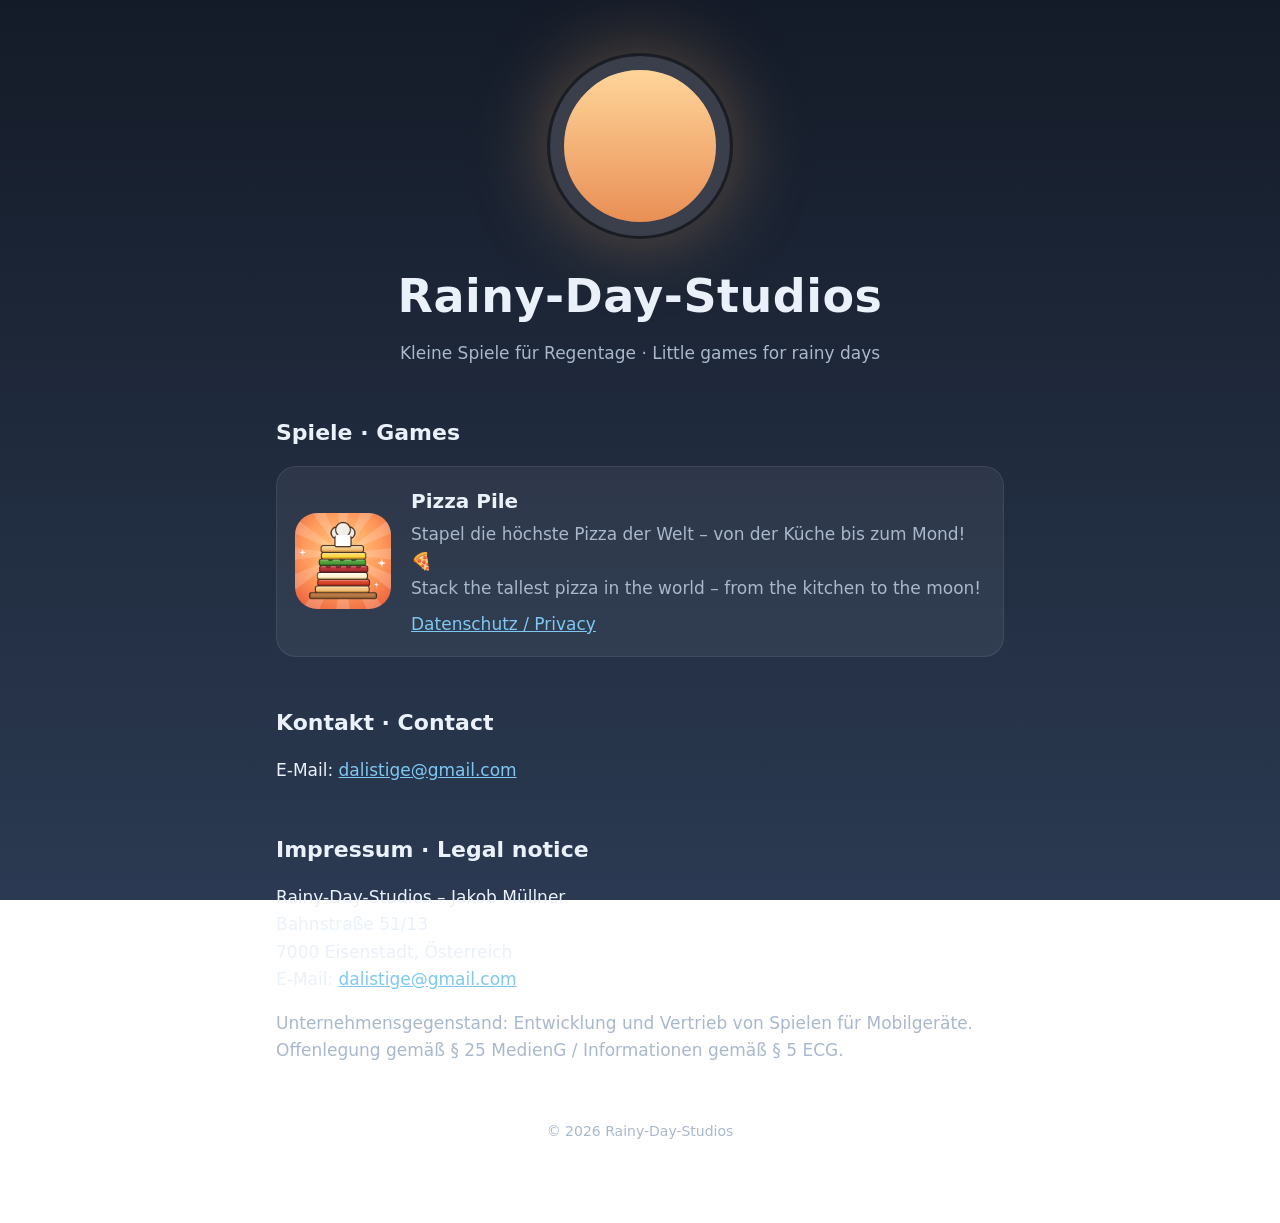
==== index.html @ 7532264c "Update index.html" ====
<!doctype html>
<html lang="de">
<head>
  <meta charset="utf-8" />
  <meta name="viewport" content="width=device-width, initial-scale=1" />
  <title>Rainy-Day-Studios</title>
  <meta name="description" content="Rainy-Day-Studios – kleine, liebevolle Spiele. Entwickler von Pizza Pile." />
  <style>
    :root { --bg1: #141b28; --bg2: #2b3a52; --text: #eaf1fa; --muted: #a9b8cc; --card: rgba(255,255,255,.06); --warm: #ffb46b; --accent: #7ec8f2; }
    * { box-sizing: border-box; }
    html, body { margin: 0; min-height: 100%; }
    body {
      background: linear-gradient(var(--bg1), var(--bg2)) fixed;
      color: var(--text);
      font: 17px/1.6 system-ui, -apple-system, "Segoe UI", Roboto, sans-serif;
      overflow-x: hidden;
    }
    /* falling rain */
    .rain { position: fixed; inset: 0; pointer-events: none; overflow: hidden; }
    .rain i {
      position: absolute; top: -60px; width: 2px; height: 40px;
      background: linear-gradient(transparent, rgba(169,196,230,.55));
      transform: rotate(8deg);
      animation: fall linear infinite;
    }
    @keyframes fall { to { transform: translate(-80px, 110vh) rotate(8deg); } }
    @media (prefers-reduced-motion: reduce) { .rain { display: none; } }
    main { position: relative; max-width: 760px; margin: 0 auto; padding: 56px 16px 80px; }
    header { text-align: center; }
    .window {
      width: 180px; height: 180px; margin: 0 auto 24px; border-radius: 50%;
      border: 14px solid #3a3f4b; outline: 3px solid #1a1d24;
      background: linear-gradient(#ffd59a, #e98f55);
      box-shadow: 0 0 80px rgba(255,180,107,.35);
      position: relative; overflow: hidden;
    }
    h1 { margin: 0; font-size: clamp(30px, 7vw, 46px); letter-spacing: .5px; }
    .tagline { color: var(--muted); margin: 6px 0 0; }
    section { margin-top: 48px; }
    h2 { font-size: 22px; margin: 0 0 16px; }
    .game {
      display: flex; gap: 20px; align-items: center;
      background: var(--card); border: 1px solid rgba(255,255,255,.08);
      border-radius: 20px; padding: 18px;
    }
    .game img { width: 96px; height: 96px; border-radius: 22px; flex: none; }
    .game h3 { margin: 0 0 4px; font-size: 20px; }
    .game p { margin: 0 0 8px; color: var(--muted); }
    a { color: var(--accent); }
    .links a { margin-right: 14px; white-space: nowrap; }
    footer { margin-top: 56px; color: var(--muted); font-size: 14px; text-align: center; }
    @media (max-width: 480px) { .game { flex-direction: column; text-align: center; } }
  </style>
</head>
<body>
  <div class="rain" id="rain"></div>
  <main>
    <header>
      <div class="window" aria-hidden="true">
      </div>
      <h1>Rainy-Day-Studios</h1>
      <p class="tagline">Kleine Spiele für Regentage · Little games for rainy days</p>
    </header>

    <section>
      <h2>Spiele · Games</h2>
      <div class="game">
        <img src="pizza-pile/icon.png" alt="Pizza Pile App-Icon" />
        <div>
          <h3>Pizza Pile</h3>
          <p>Stapel die höchste Pizza der Welt – von der Küche bis zum Mond! 🍕<br />Stack the tallest pizza in the world – from the kitchen to the moon!</p>
          <div class="links">
            <a href="pizza-pile/privacy.html">Datenschutz / Privacy</a>
            <!-- TODO: add the Google Play link once the game is published -->
          </div>
        </div>
      </div>
    </section>

    <section>
      <h2>Kontakt · Contact</h2>
      <p>E-Mail: <a href="mailto:dalistige@gmail.com">dalistige@gmail.com</a></p>
    </section>

    <section id="impressum">
      <h2>Impressum · Legal notice</h2>
      <p>
        Rainy-Day-Studios – Jakob Müllner<br />
        Bahnstraße 51/13<br />
        7000 Eisenstadt, Österreich<br />
        E-Mail: <a href="mailto:dalistige@gmail.com">dalistige@gmail.com</a>
      </p>
      <p class="tagline">Unternehmensgegenstand: Entwicklung und Vertrieb von Spielen für Mobilgeräte.<br />
        Offenlegung gemäß § 25 MedienG / Informationen gemäß § 5 ECG.</p>
    </section>

    <footer>© 2026 Rainy-Day-Studios</footer>
  </main>
  <script>
    // a few raindrops with random position, speed and delay
    const rain = document.getElementById('rain');
    for (let i = 0; i < 70; i++) {
      const d = document.createElement('i');
      d.style.left = Math.random() * 110 + 'vw';
      d.style.animationDuration = 0.6 + Math.random() * 0.6 + 's';
      d.style.animationDelay = -Math.random() * 2 + 's';
      d.style.opacity = 0.3 + Math.random() * 0.7;
      rain.appendChild(d);
    }
  </script>
</body>
</html>
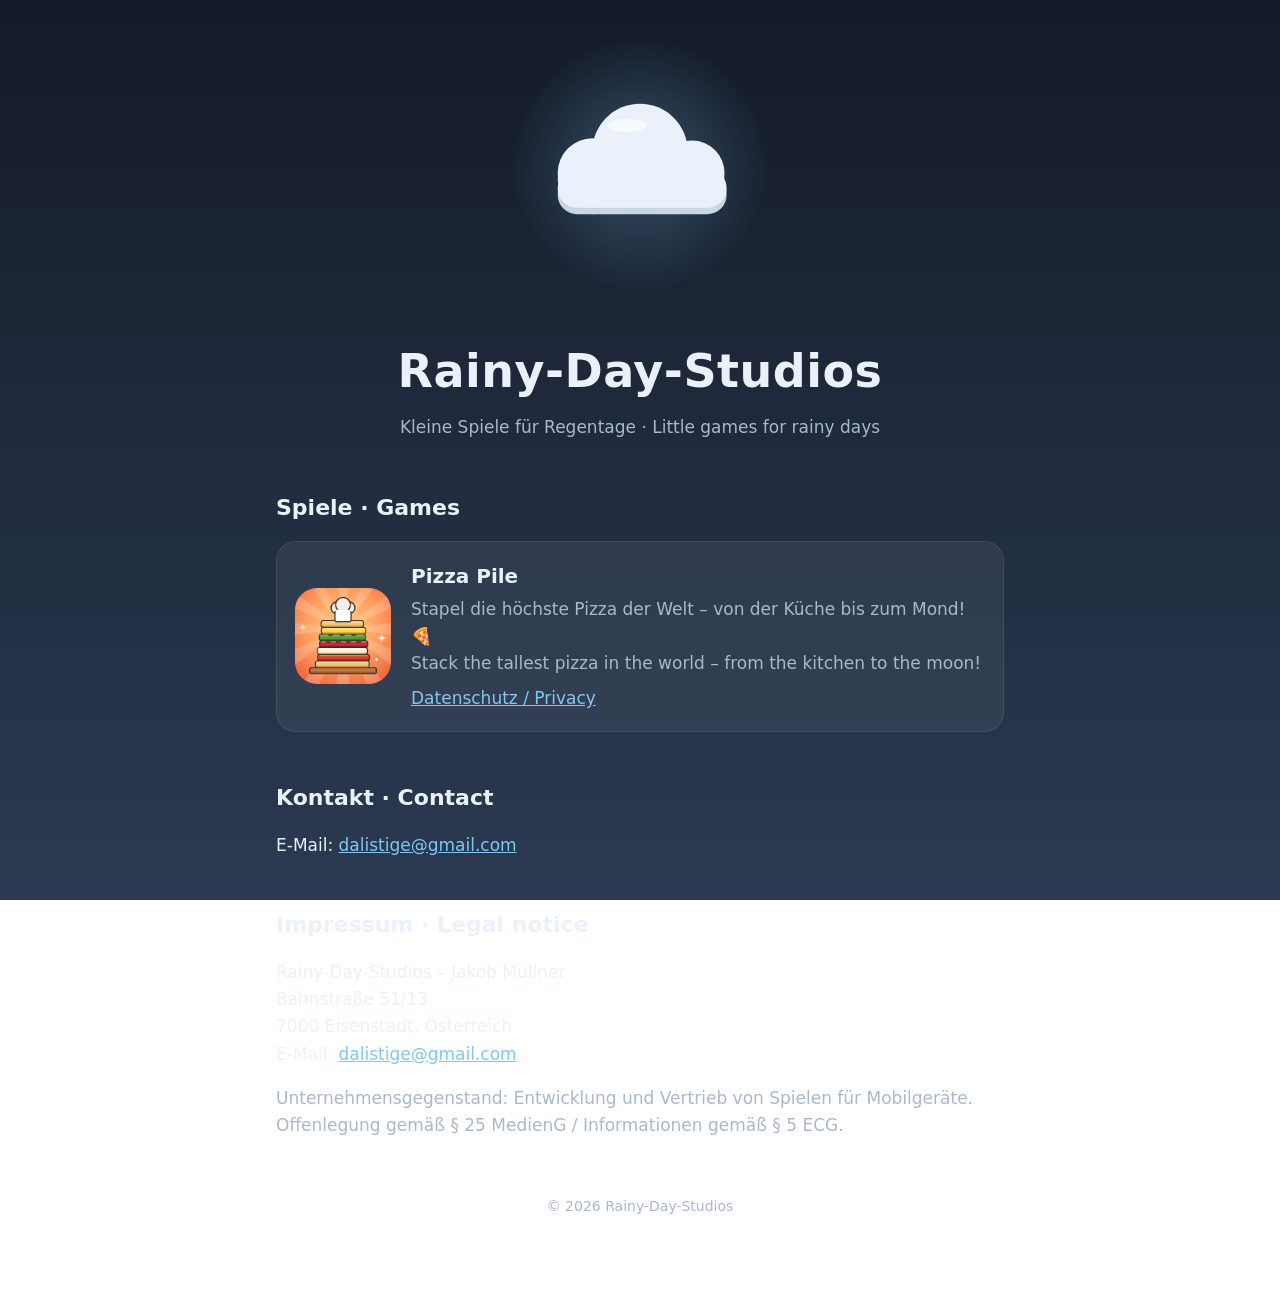
==== commit 809ccf67: "Rain cloud of the app splash instead of the round window Co-Authored-By: Claude Opus 5.5 <noreply@an" ====
--- a/index.html
+++ b/index.html
@@ -27,13 +27,13 @@
     @media (prefers-reduced-motion: reduce) { .rain { display: none; } }
     main { position: relative; max-width: 760px; margin: 0 auto; padding: 56px 16px 80px; }
     header { text-align: center; }
-    .window {
-      width: 180px; height: 180px; margin: 0 auto 24px; border-radius: 50%;
-      border: 14px solid #3a3f4b; outline: 3px solid #1a1d24;
-      background: linear-gradient(#ffd59a, #e98f55);
-      box-shadow: 0 0 80px rgba(255,180,107,.35);
-      position: relative; overflow: hidden;
-    }
+    /* the rain cloud of the app splash (same shape and colors as StudioScene.drawCloud) */
+    .cloud { display: block; width: 260px; max-width: 70vw; margin: 0 auto 8px; overflow: visible; }
+    .cloud .float { animation: float 2.8s ease-in-out infinite; }
+    @keyframes float { 50% { transform: translateY(-3px); } }
+    .cloud .drop { fill: #7ec8f2; animation: drop linear infinite; }
+    @keyframes drop { from { transform: translateY(0); opacity: 1; } to { transform: translateY(50px); opacity: 0; } }
+    @media (prefers-reduced-motion: reduce) { .cloud .float, .cloud .drop { animation: none; } }
     h1 { margin: 0; font-size: clamp(30px, 7vw, 46px); letter-spacing: .5px; }
     .tagline { color: var(--muted); margin: 6px 0 0; }
     section { margin-top: 48px; }
@@ -56,8 +56,27 @@
   <div class="rain" id="rain"></div>
   <main>
     <header>
-      <div class="window" aria-hidden="true">
-      </div>
+      <svg class="cloud" viewBox="-60 -50 120 125" aria-hidden="true">
+        <defs>
+          <radialGradient id="glow">
+            <stop offset="0" stop-color="#7ec8f2" stop-opacity=".28" />
+            <stop offset="1" stop-color="#7ec8f2" stop-opacity="0" />
+          </radialGradient>
+        </defs>
+        <circle cx="0" cy="0" r="60" fill="url(#glow)" />
+        <g class="float">
+          <g id="drops"></g>
+          <g fill="#c9d6e6">
+            <circle cx="-22" cy="7" r="16" /><circle cx="0" cy="-3" r="22" /><circle cx="24" cy="7" r="15" />
+            <rect x="-38" y="5" width="78" height="18" rx="9" />
+          </g>
+          <g fill="#eaf1fa">
+            <circle cx="-22" cy="4" r="16" /><circle cx="0" cy="-6" r="22" /><circle cx="24" cy="4" r="15" />
+            <rect x="-38" y="2" width="78" height="18" rx="9" />
+          </g>
+          <ellipse cx="-6" cy="-18" rx="9" ry="3" fill="#fff" fill-opacity=".7" />
+        </g>
+      </svg>
       <h1>Rainy-Day-Studios</h1>
       <p class="tagline">Kleine Spiele für Regentage · Little games for rainy days</p>
     </header>
@@ -97,6 +116,20 @@
     <footer>© 2026 Rainy-Day-Studios</footer>
   </main>
   <script>
+    // drops falling out of the cloud and fading (like the app splash)
+    const drops = document.getElementById('drops');
+    for (let i = 0; i < 9; i++) {
+      const g = document.createElementNS('http://www.w3.org/2000/svg', 'g');
+      g.setAttribute('transform', `translate(${-30 + i * 7.5} 18)`);
+      const d = document.createElementNS('http://www.w3.org/2000/svg', 'path');
+      d.setAttribute('d', 'M-1.8 0 L0 -4.2 L1.8 0 A1.8 1.8 0 1 1 -1.8 0 Z');
+      d.setAttribute('class', 'drop');
+      const dur = 0.5 + Math.random() * 0.25;
+      d.style.animationDuration = dur + 's';
+      d.style.animationDelay = -Math.random() * dur + 's';
+      g.appendChild(d);
+      drops.appendChild(g);
+    }
     // a few raindrops with random position, speed and delay
     const rain = document.getElementById('rain');
     for (let i = 0; i < 70; i++) {
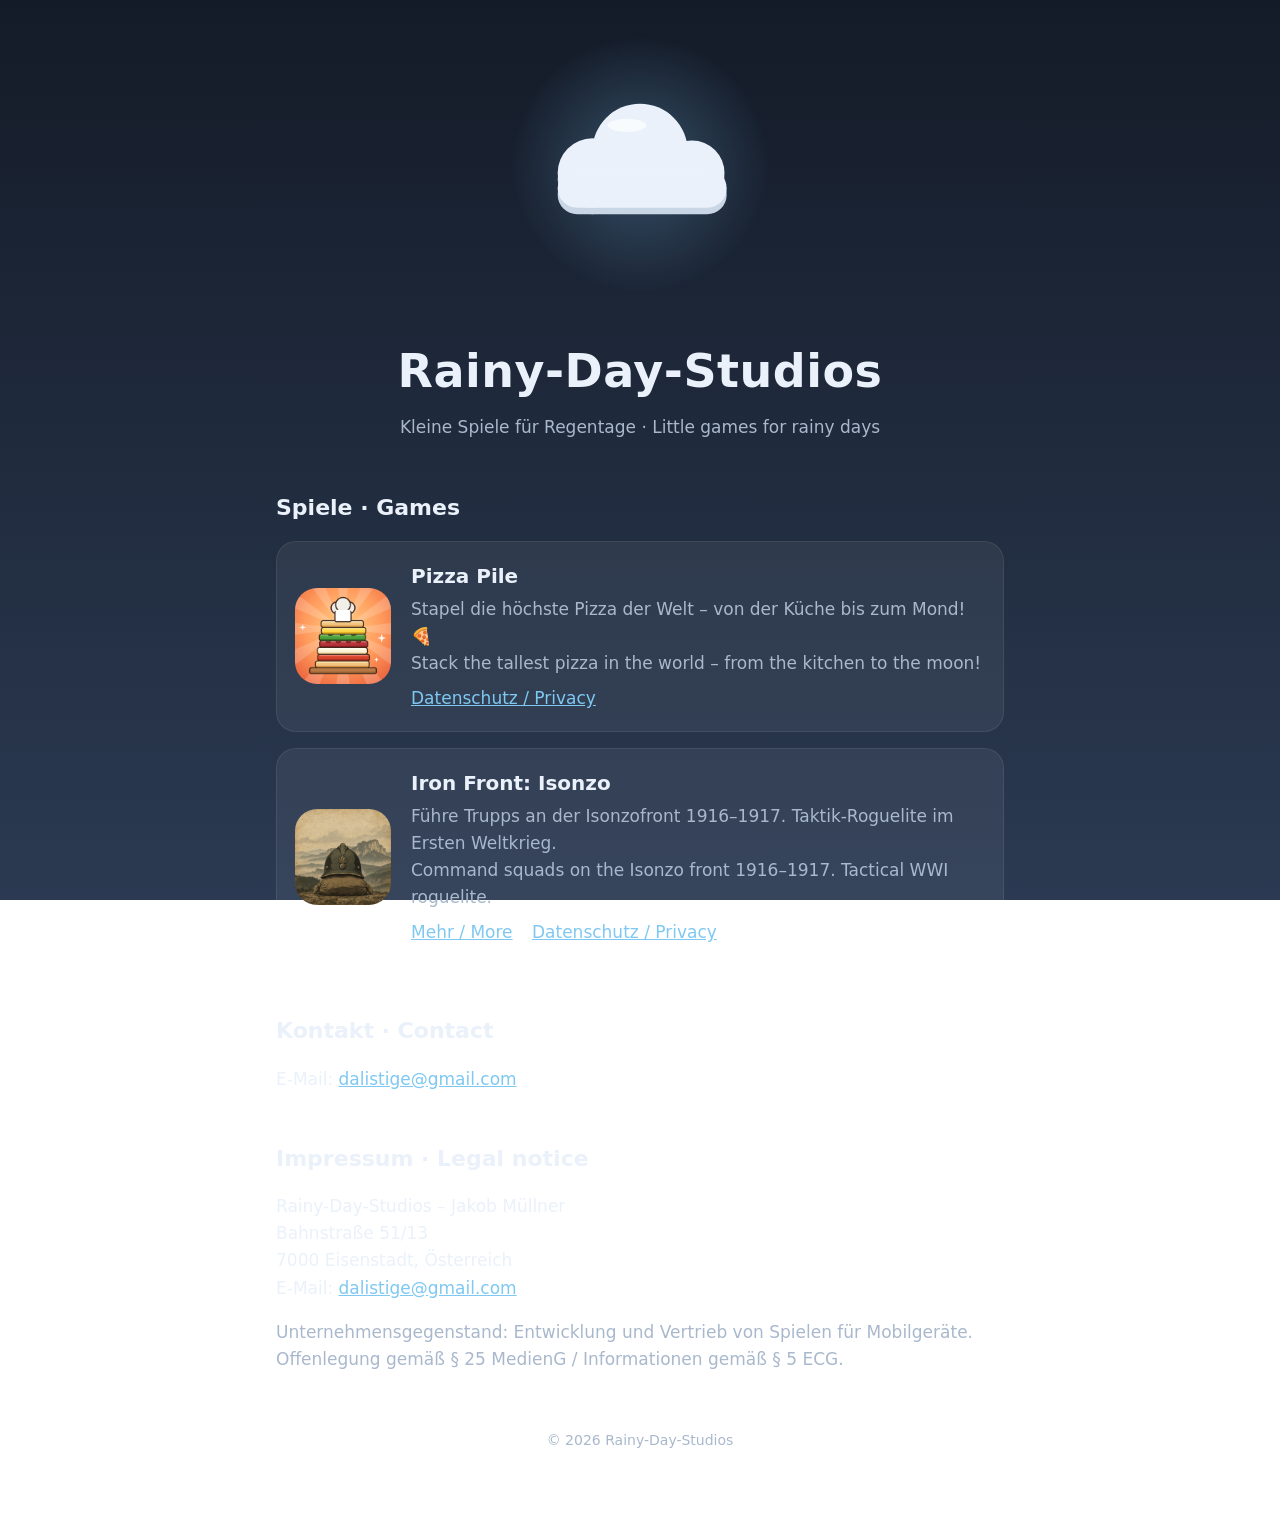
==== commit 66a51d88: "Iron Front: Isonzo: Kachel, Produktseite und Datenschutzerklärung Co-Authored-By: Claude Opus 5.5 <n" ====
--- a/index.html
+++ b/index.html
@@ -4,7 +4,7 @@
   <meta charset="utf-8" />
   <meta name="viewport" content="width=device-width, initial-scale=1" />
   <title>Rainy-Day-Studios</title>
-  <meta name="description" content="Rainy-Day-Studios – kleine, liebevolle Spiele. Entwickler von Pizza Pile." />
+  <meta name="description" content="Rainy-Day-Studios – kleine, liebevolle Spiele. Entwickler von Pizza Pile und Iron Front: Isonzo." />
   <style>
     :root { --bg1: #141b28; --bg2: #2b3a52; --text: #eaf1fa; --muted: #a9b8cc; --card: rgba(255,255,255,.06); --warm: #ffb46b; --accent: #7ec8f2; }
     * { box-sizing: border-box; }
@@ -38,6 +38,7 @@
     .tagline { color: var(--muted); margin: 6px 0 0; }
     section { margin-top: 48px; }
     h2 { font-size: 22px; margin: 0 0 16px; }
+    .games { display: grid; gap: 16px; }
     .game {
       display: flex; gap: 20px; align-items: center;
       background: var(--card); border: 1px solid rgba(255,255,255,.08);
@@ -45,6 +46,7 @@
     }
     .game img { width: 96px; height: 96px; border-radius: 22px; flex: none; }
     .game h3 { margin: 0 0 4px; font-size: 20px; }
+    .game h3 a { color: inherit; text-decoration: none; }
     .game p { margin: 0 0 8px; color: var(--muted); }
     a { color: var(--accent); }
     .links a { margin-right: 14px; white-space: nowrap; }
@@ -83,6 +85,7 @@
 
     <section>
       <h2>Spiele · Games</h2>
+      <div class="games">
       <div class="game">
         <img src="pizza-pile/icon.png" alt="Pizza Pile App-Icon" />
         <div>
@@ -93,6 +96,19 @@
             <!-- TODO: add the Google Play link once the game is published -->
           </div>
         </div>
+      </div>
+      <div class="game">
+        <img src="iron-front-isonzo/icon.png" alt="Iron Front: Isonzo App-Icon" />
+        <div>
+          <h3><a href="iron-front-isonzo/">Iron Front: Isonzo</a></h3>
+          <p>Führe Trupps an der Isonzofront 1916–1917. Taktik-Roguelite im Ersten Weltkrieg.<br />Command squads on the Isonzo front 1916–1917. Tactical WWI roguelite.</p>
+          <div class="links">
+            <a href="iron-front-isonzo/">Mehr / More</a>
+            <a href="iron-front-isonzo/privacy.html">Datenschutz / Privacy</a>
+            <!-- TODO: add the Google Play link once the game is published -->
+          </div>
+        </div>
+      </div>
       </div>
     </section>
 
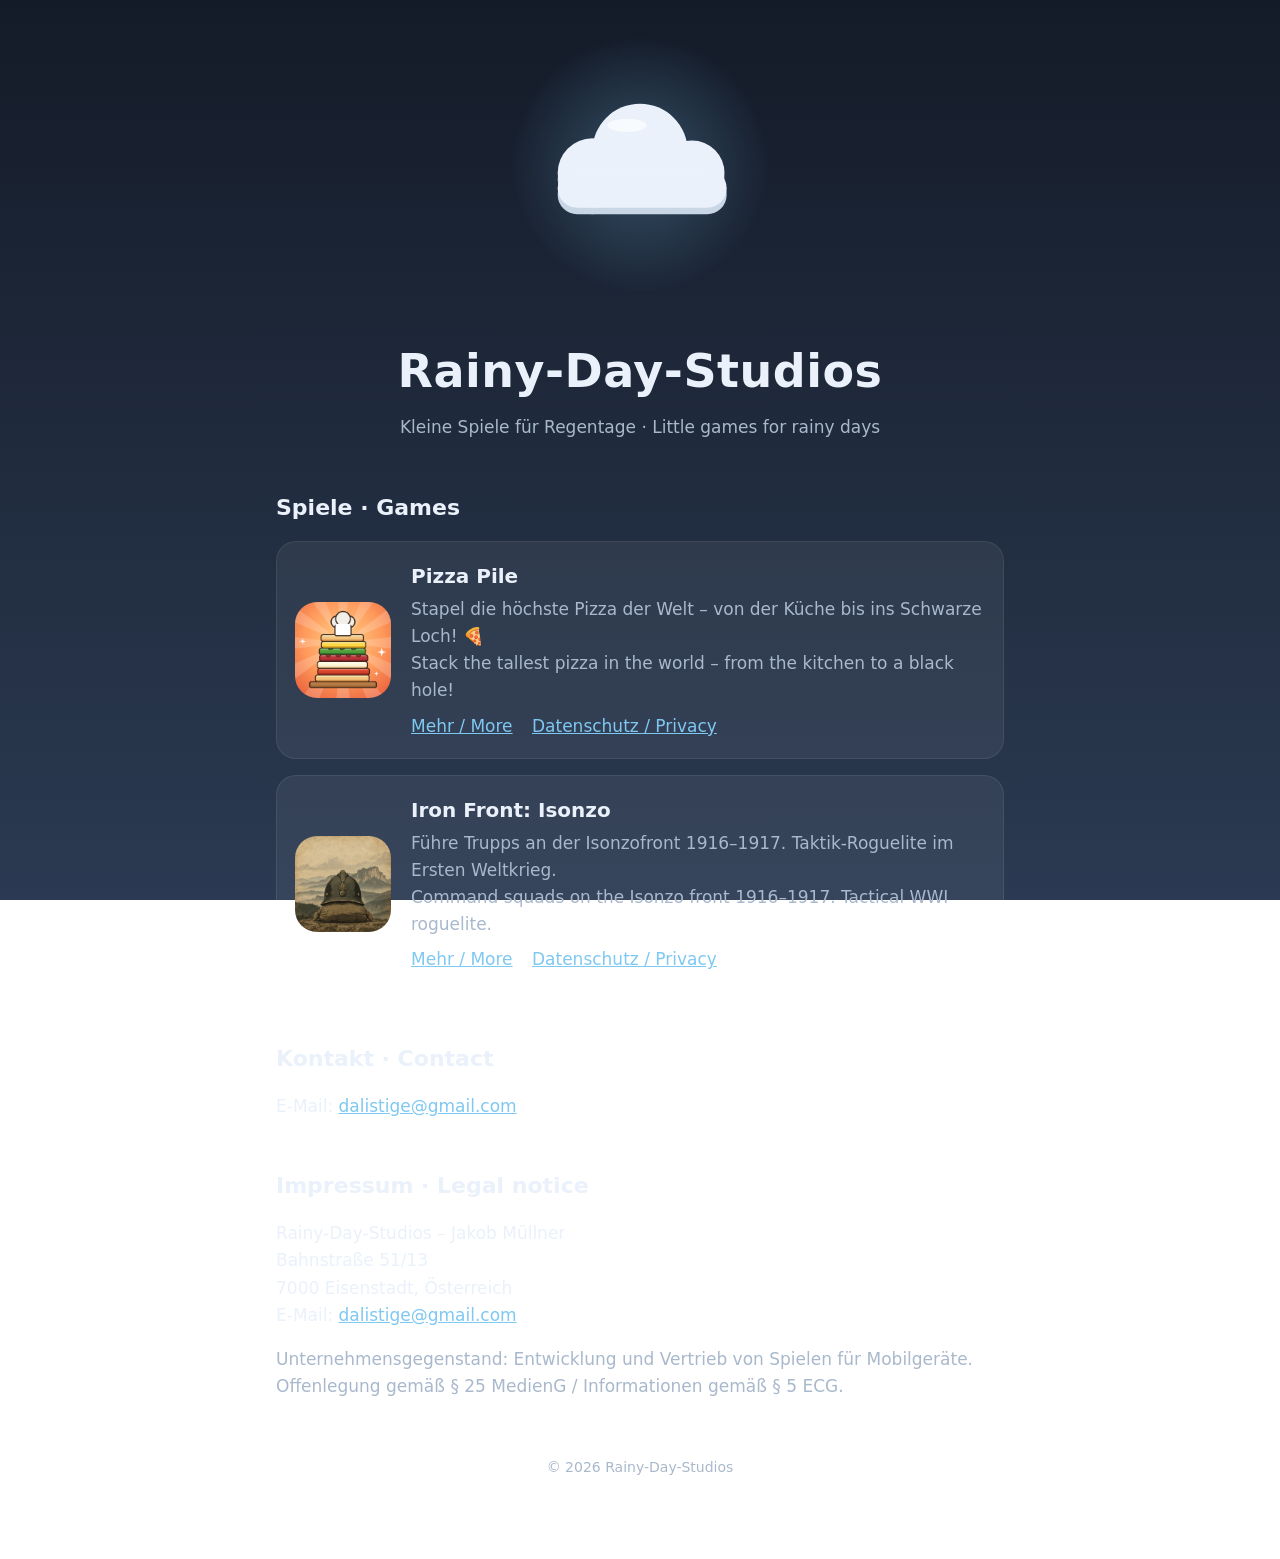
==== commit 3d1c3374: "Pizza Pile: Produktseite mit Banner und Screenshots, Kachel verlinkt Co-Authored-By: Claude Opus 5.5" ====
--- a/index.html
+++ b/index.html
@@ -89,9 +89,10 @@
       <div class="game">
         <img src="pizza-pile/icon.png" alt="Pizza Pile App-Icon" />
         <div>
-          <h3>Pizza Pile</h3>
-          <p>Stapel die höchste Pizza der Welt – von der Küche bis zum Mond! 🍕<br />Stack the tallest pizza in the world – from the kitchen to the moon!</p>
+          <h3><a href="pizza-pile/">Pizza Pile</a></h3>
+          <p>Stapel die höchste Pizza der Welt – von der Küche bis ins Schwarze Loch! 🍕<br />Stack the tallest pizza in the world – from the kitchen to a black hole!</p>
           <div class="links">
+            <a href="pizza-pile/">Mehr / More</a>
             <a href="pizza-pile/privacy.html">Datenschutz / Privacy</a>
             <!-- TODO: add the Google Play link once the game is published -->
           </div>
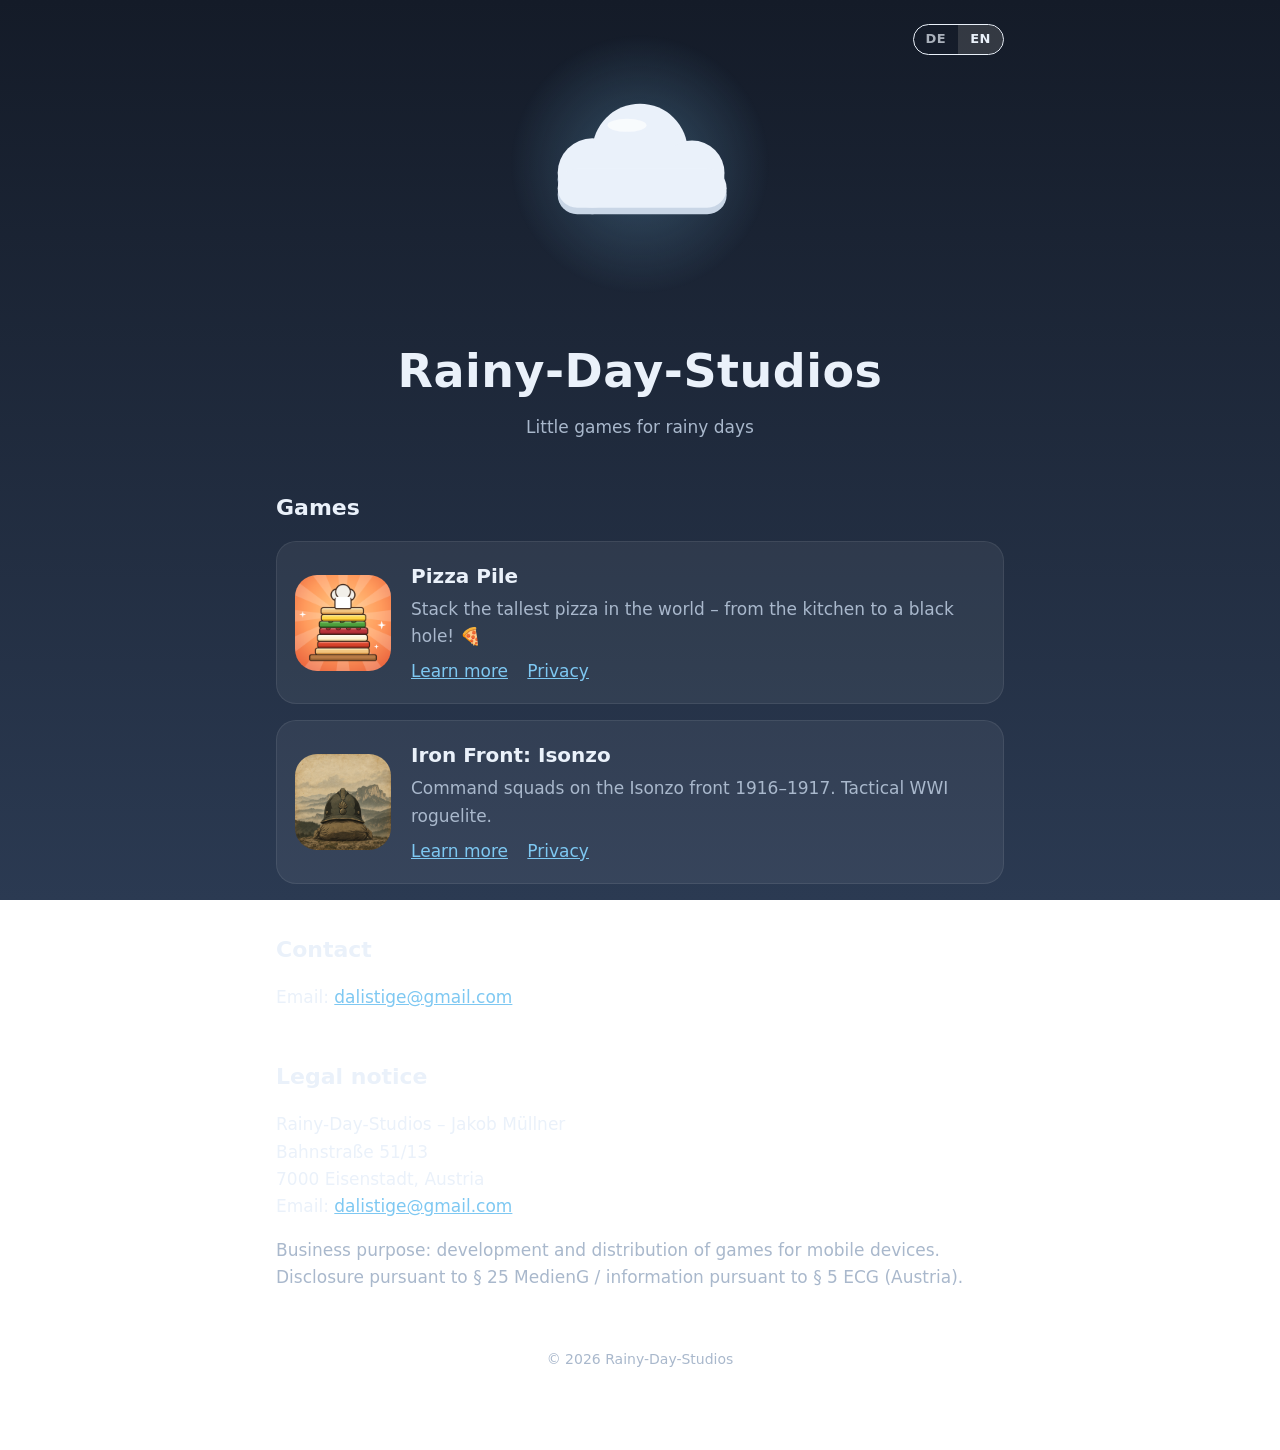
==== commit 2d3bbceb: "Sprachauswahl DE/EN statt zweisprachiger Texte auf allen Seiten Co-Authored-By: Claude Opus 5.5 <nor" ====
--- a/index.html
+++ b/index.html
@@ -1,10 +1,12 @@
 <!doctype html>
-<html lang="de">
+<html lang="de" data-title-de="Rainy-Day-Studios" data-title-en="Rainy-Day-Studios">
 <head>
   <meta charset="utf-8" />
   <meta name="viewport" content="width=device-width, initial-scale=1" />
   <title>Rainy-Day-Studios</title>
   <meta name="description" content="Rainy-Day-Studios – kleine, liebevolle Spiele. Entwickler von Pizza Pile und Iron Front: Isonzo." />
+  <link rel="stylesheet" href="lang.css" />
+  <script src="lang.js"></script>
   <style>
     :root { --bg1: #141b28; --bg2: #2b3a52; --text: #eaf1fa; --muted: #a9b8cc; --card: rgba(255,255,255,.06); --warm: #ffb46b; --accent: #7ec8f2; }
     * { box-sizing: border-box; }
@@ -57,6 +59,10 @@
 <body>
   <div class="rain" id="rain"></div>
   <main>
+    <div class="lang-switch" role="group" aria-label="Sprache / Language">
+      <button type="button" data-set="de" lang="de">DE</button>
+      <button type="button" data-set="en" lang="en">EN</button>
+    </div>
     <header>
       <svg class="cloud" viewBox="-60 -50 120 125" aria-hidden="true">
         <defs>
@@ -80,20 +86,20 @@
         </g>
       </svg>
       <h1>Rainy-Day-Studios</h1>
-      <p class="tagline">Kleine Spiele für Regentage · Little games for rainy days</p>
+      <p class="tagline"><span class="l10n" lang="de">Kleine Spiele für Regentage</span><span class="l10n" lang="en">Little games for rainy days</span></p>
     </header>
 
     <section>
-      <h2>Spiele · Games</h2>
+      <h2><span class="l10n" lang="de">Spiele</span><span class="l10n" lang="en">Games</span></h2>
       <div class="games">
       <div class="game">
         <img src="pizza-pile/icon.png" alt="Pizza Pile App-Icon" />
         <div>
           <h3><a href="pizza-pile/">Pizza Pile</a></h3>
-          <p>Stapel die höchste Pizza der Welt – von der Küche bis ins Schwarze Loch! 🍕<br />Stack the tallest pizza in the world – from the kitchen to a black hole!</p>
+          <p><span class="l10n" lang="de">Stapel die höchste Pizza der Welt – von der Küche bis ins Schwarze Loch! 🍕</span><span class="l10n" lang="en">Stack the tallest pizza in the world – from the kitchen to a black hole! 🍕</span></p>
           <div class="links">
-            <a href="pizza-pile/">Mehr / More</a>
-            <a href="pizza-pile/privacy.html">Datenschutz / Privacy</a>
+            <a href="pizza-pile/"><span class="l10n" lang="de">Mehr erfahren</span><span class="l10n" lang="en">Learn more</span></a>
+            <a href="pizza-pile/privacy.html"><span class="l10n" lang="de">Datenschutz</span><span class="l10n" lang="en">Privacy</span></a>
             <!-- TODO: add the Google Play link once the game is published -->
           </div>
         </div>
@@ -102,10 +108,10 @@
         <img src="iron-front-isonzo/icon.png" alt="Iron Front: Isonzo App-Icon" />
         <div>
           <h3><a href="iron-front-isonzo/">Iron Front: Isonzo</a></h3>
-          <p>Führe Trupps an der Isonzofront 1916–1917. Taktik-Roguelite im Ersten Weltkrieg.<br />Command squads on the Isonzo front 1916–1917. Tactical WWI roguelite.</p>
+          <p><span class="l10n" lang="de">Führe Trupps an der Isonzofront 1916–1917. Taktik-Roguelite im Ersten Weltkrieg.</span><span class="l10n" lang="en">Command squads on the Isonzo front 1916–1917. Tactical WWI roguelite.</span></p>
           <div class="links">
-            <a href="iron-front-isonzo/">Mehr / More</a>
-            <a href="iron-front-isonzo/privacy.html">Datenschutz / Privacy</a>
+            <a href="iron-front-isonzo/"><span class="l10n" lang="de">Mehr erfahren</span><span class="l10n" lang="en">Learn more</span></a>
+            <a href="iron-front-isonzo/privacy.html"><span class="l10n" lang="de">Datenschutz</span><span class="l10n" lang="en">Privacy</span></a>
             <!-- TODO: add the Google Play link once the game is published -->
           </div>
         </div>
@@ -114,20 +120,22 @@
     </section>
 
     <section>
-      <h2>Kontakt · Contact</h2>
-      <p>E-Mail: <a href="mailto:dalistige@gmail.com">dalistige@gmail.com</a></p>
+      <h2><span class="l10n" lang="de">Kontakt</span><span class="l10n" lang="en">Contact</span></h2>
+      <p><span class="l10n" lang="de">E-Mail</span><span class="l10n" lang="en">Email</span>: <a href="mailto:dalistige@gmail.com">dalistige@gmail.com</a></p>
     </section>
 
     <section id="impressum">
-      <h2>Impressum · Legal notice</h2>
+      <h2><span class="l10n" lang="de">Impressum</span><span class="l10n" lang="en">Legal notice</span></h2>
       <p>
         Rainy-Day-Studios – Jakob Müllner<br />
         Bahnstraße 51/13<br />
-        7000 Eisenstadt, Österreich<br />
-        E-Mail: <a href="mailto:dalistige@gmail.com">dalistige@gmail.com</a>
+        7000 Eisenstadt, <span class="l10n" lang="de">Österreich</span><span class="l10n" lang="en">Austria</span><br />
+        <span class="l10n" lang="de">E-Mail</span><span class="l10n" lang="en">Email</span>: <a href="mailto:dalistige@gmail.com">dalistige@gmail.com</a>
       </p>
-      <p class="tagline">Unternehmensgegenstand: Entwicklung und Vertrieb von Spielen für Mobilgeräte.<br />
+      <p class="tagline l10n" lang="de">Unternehmensgegenstand: Entwicklung und Vertrieb von Spielen für Mobilgeräte.<br />
         Offenlegung gemäß § 25 MedienG / Informationen gemäß § 5 ECG.</p>
+      <p class="tagline l10n" lang="en">Business purpose: development and distribution of games for mobile devices.<br />
+        Disclosure pursuant to § 25 MedienG / information pursuant to § 5 ECG (Austria).</p>
     </section>
 
     <footer>© 2026 Rainy-Day-Studios</footer>
--- a/lang.css
+++ b/lang.css
@@ -0,0 +1,15 @@
+/* Language switch (see lang.js). Only the chosen language is shown. */
+html[data-lang="de"] .l10n:not(:lang(de)),
+html[data-lang="en"] .l10n:not(:lang(en)) { display: none !important; }
+html:not([data-lang]) .lang-switch { display: none; }
+
+.lang-switch {
+  position: absolute; top: 24px; right: 16px; z-index: 2;
+  display: flex; border: 1px solid currentColor; border-radius: 999px; overflow: hidden;
+}
+.lang-switch button {
+  font: inherit; font-size: 13px; font-weight: 600; letter-spacing: .5px;
+  padding: 4px 12px; margin: 0; border: 0; background: none; color: inherit; cursor: pointer; opacity: .7;
+}
+.lang-switch button[aria-pressed="true"] { background: rgba(127,127,127,.3); opacity: 1; }
+.lang-switch button:focus-visible { outline: 2px solid currentColor; outline-offset: -3px; }
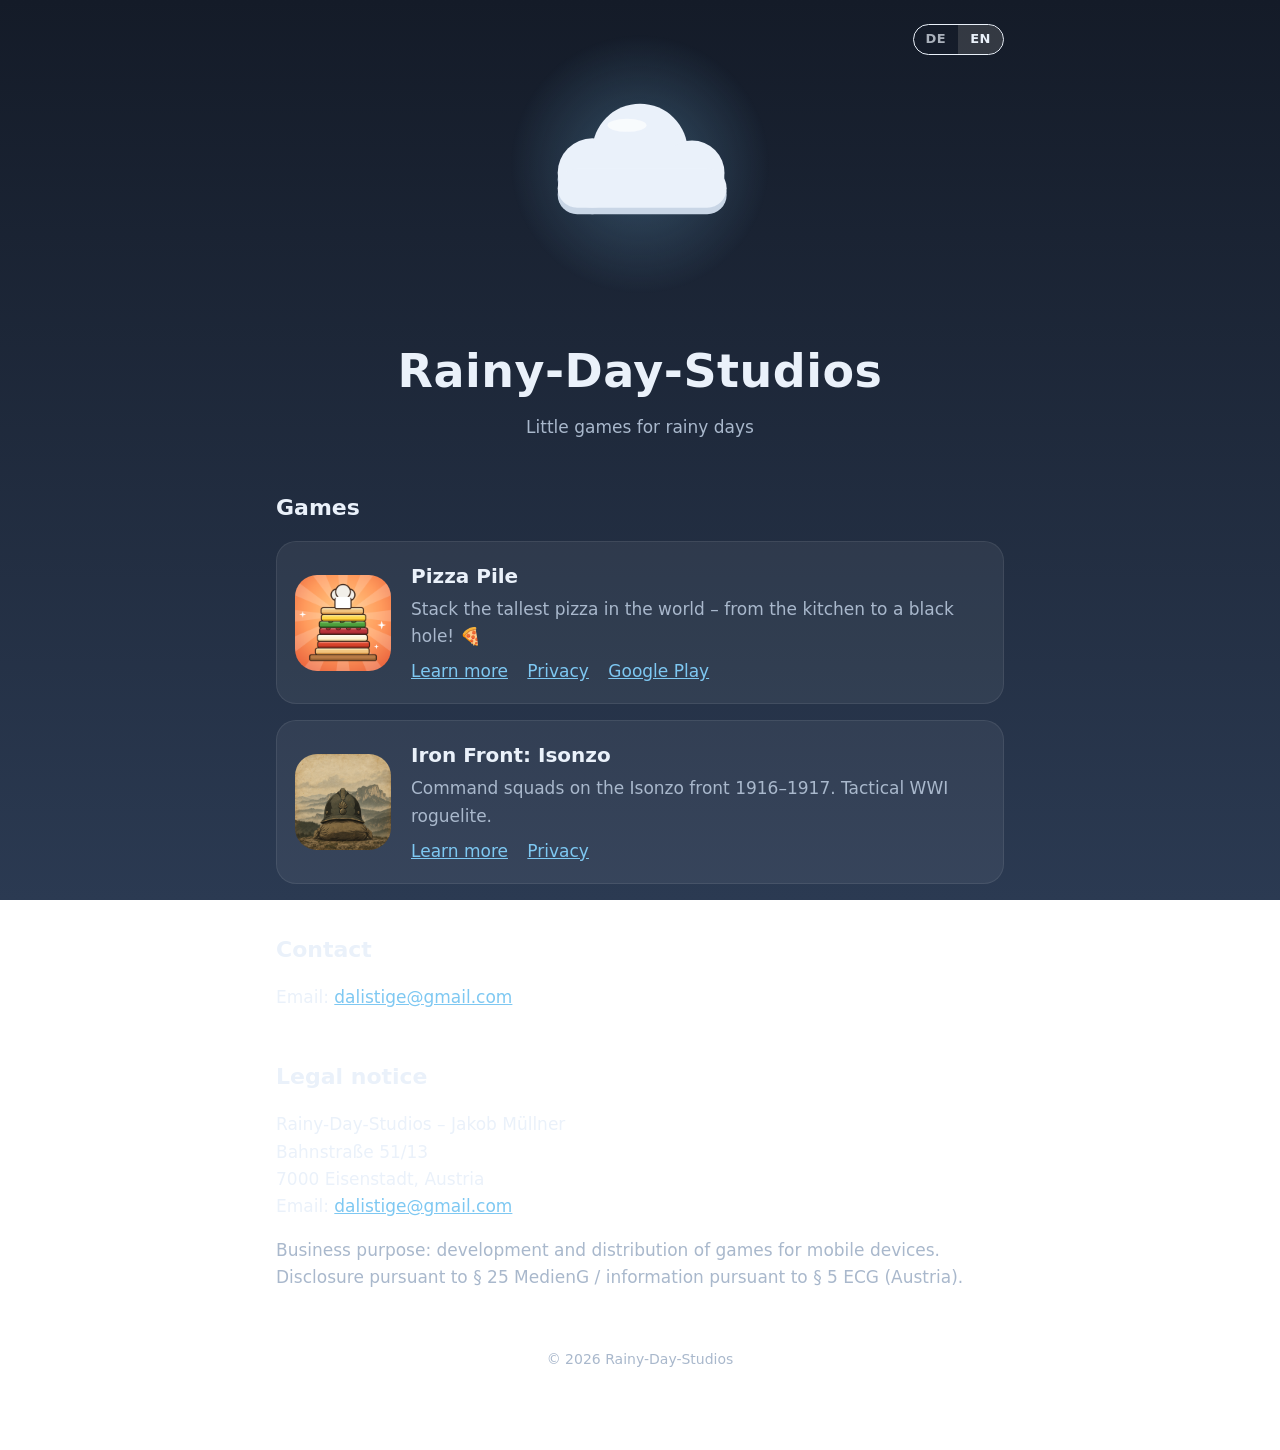
==== commit 779294e8: "Pizza Pile: Google-Play-Link, Kauf „Werbung entfernen“ im Datenschutz, englische Screenshots Co-Auth" ====
--- a/index.html
+++ b/index.html
@@ -100,7 +100,7 @@
           <div class="links">
             <a href="pizza-pile/"><span class="l10n" lang="de">Mehr erfahren</span><span class="l10n" lang="en">Learn more</span></a>
             <a href="pizza-pile/privacy.html"><span class="l10n" lang="de">Datenschutz</span><span class="l10n" lang="en">Privacy</span></a>
-            <!-- TODO: add the Google Play link once the game is published -->
+            <a href="https://play.google.com/store/apps/details?id=com.rainydaystudios.pizzapile">Google Play</a>
           </div>
         </div>
       </div>
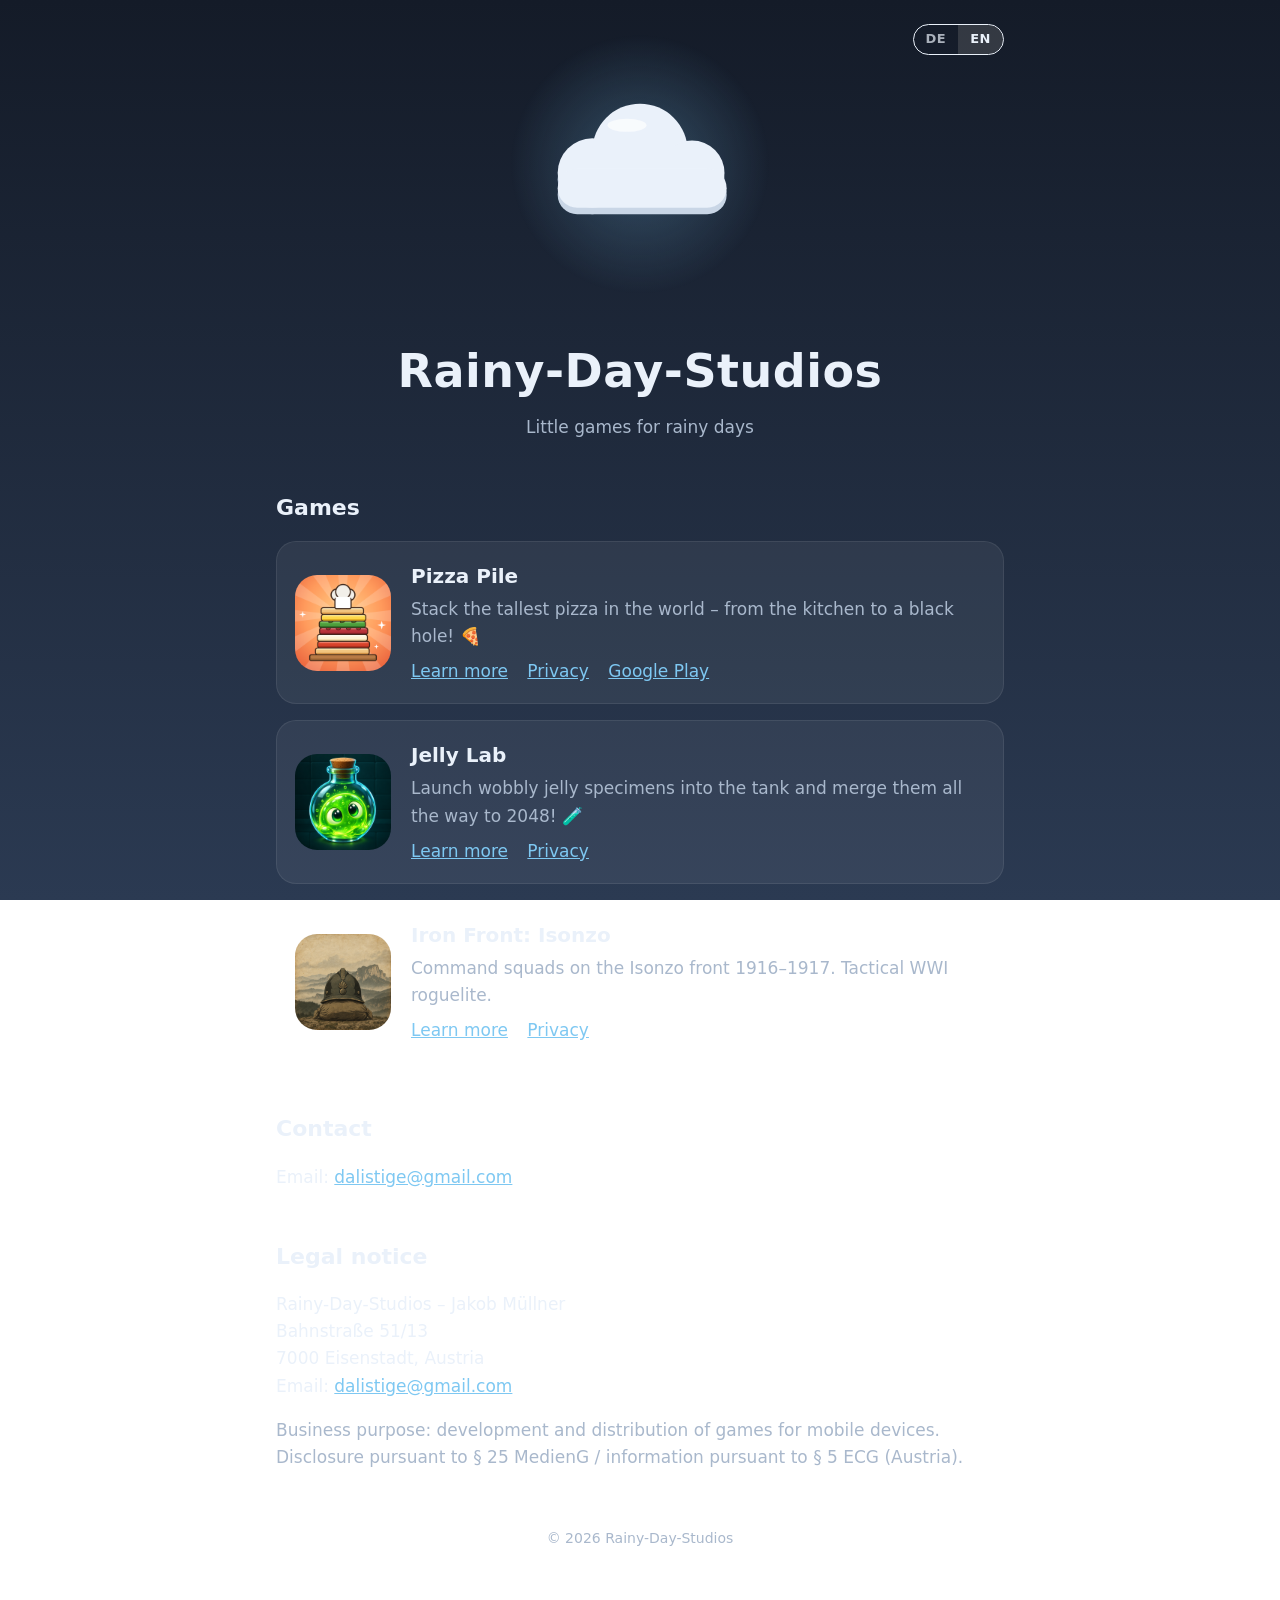
==== commit 95bd3253: "Jelly Lab: game page, privacy policy and studio card - jellylab/index.html with banner, screenshots " ====
--- a/index.html
+++ b/index.html
@@ -105,6 +105,18 @@
         </div>
       </div>
       <div class="game">
+        <img src="jellylab/icon.png" alt="Jelly Lab App-Icon" />
+        <div>
+          <h3><a href="jellylab/">Jelly Lab</a></h3>
+          <p><span class="l10n" lang="de">Schieße wabbelige Schleimproben ins Glas und verschmelze sie bis zur 2048! 🧪</span><span class="l10n" lang="en">Launch wobbly jelly specimens into the tank and merge them all the way to 2048! 🧪</span></p>
+          <div class="links">
+            <a href="jellylab/"><span class="l10n" lang="de">Mehr erfahren</span><span class="l10n" lang="en">Learn more</span></a>
+            <a href="jellylab/privacy.html"><span class="l10n" lang="de">Datenschutz</span><span class="l10n" lang="en">Privacy</span></a>
+            <!-- TODO: add the Google Play link once the game is published -->
+          </div>
+        </div>
+      </div>
+      <div class="game">
         <img src="iron-front-isonzo/icon.png" alt="Iron Front: Isonzo App-Icon" />
         <div>
           <h3><a href="iron-front-isonzo/">Iron Front: Isonzo</a></h3>
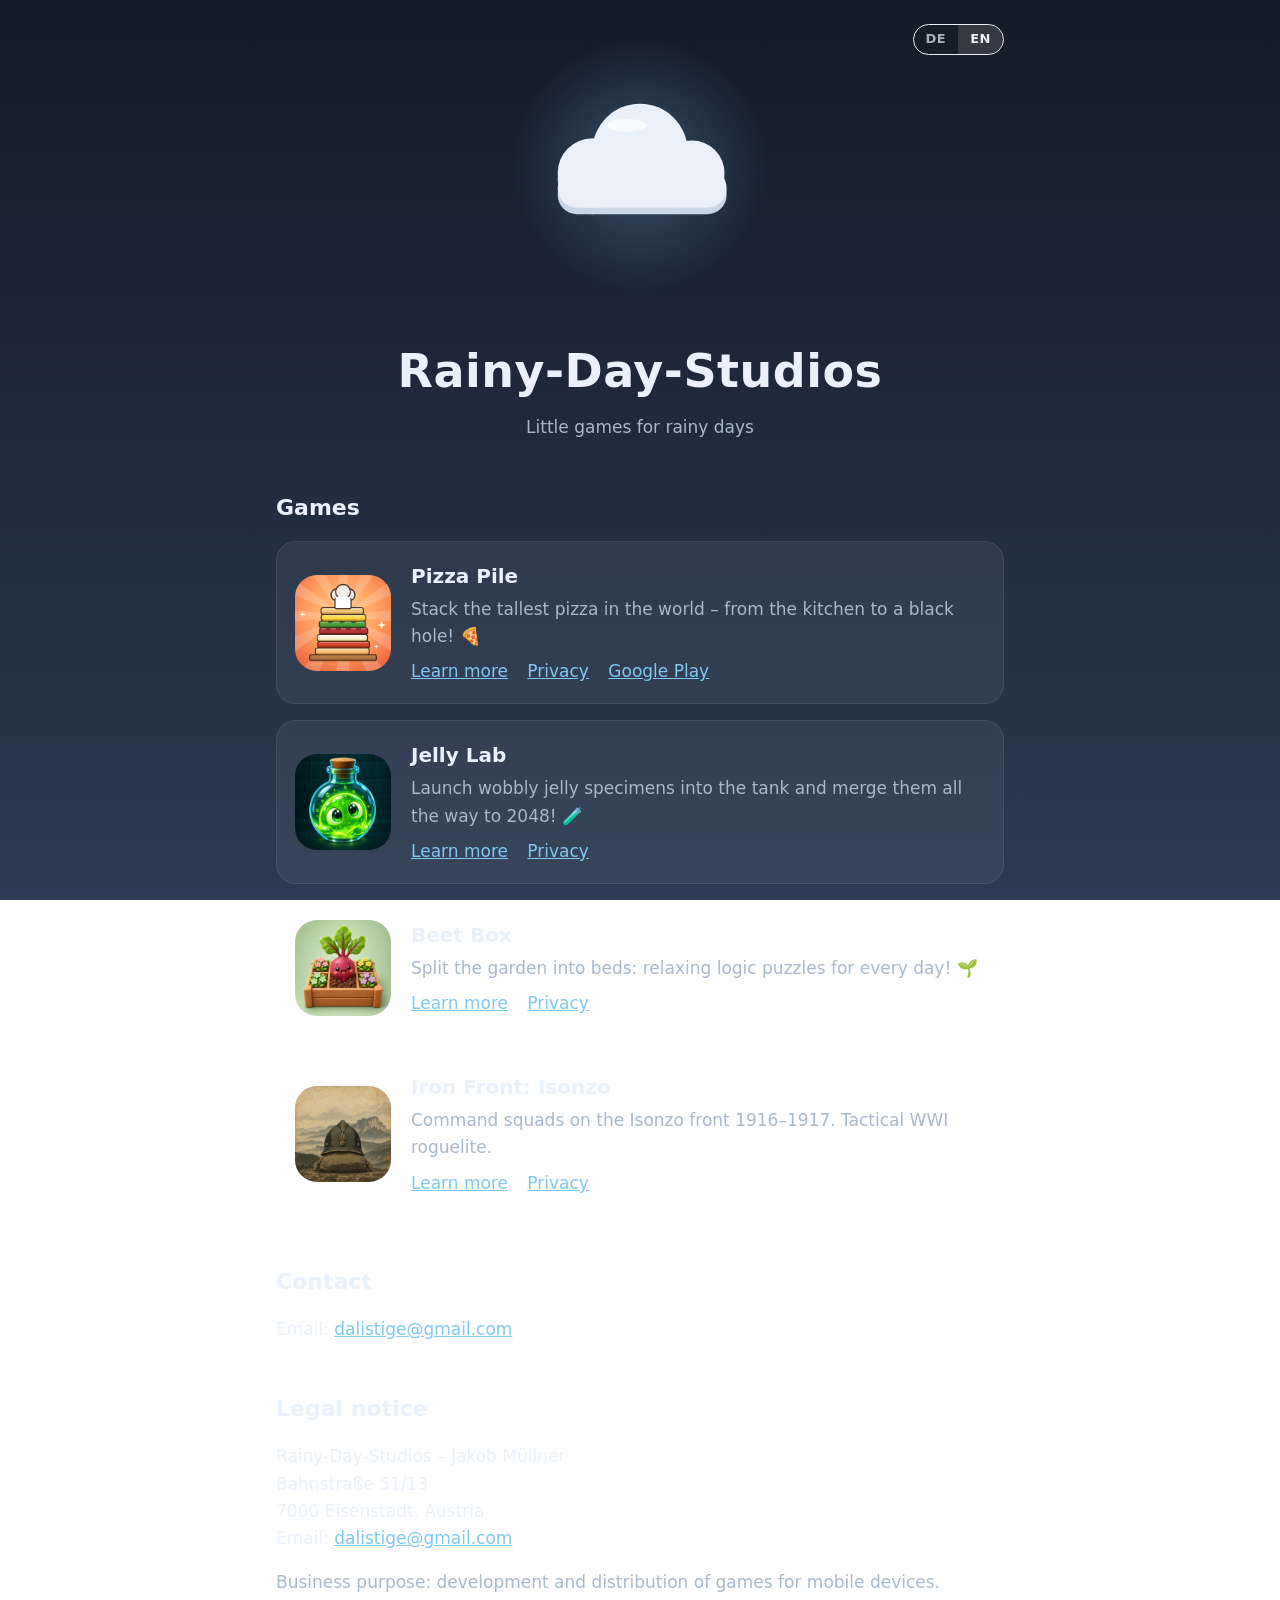
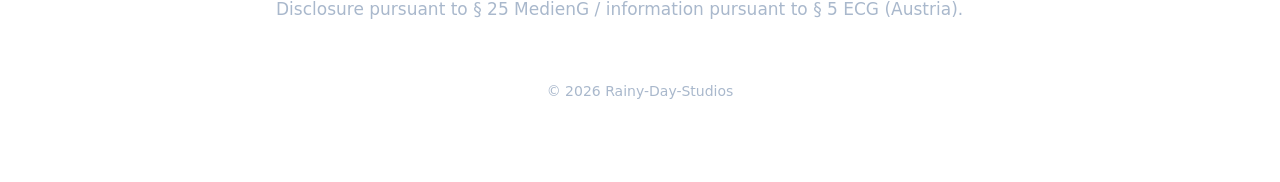
==== commit 7e1afa12: "Beet Box: game page, privacy policy, invite landing page and studio card Co-Authored-By: Claude Opus" ====
--- a/index.html
+++ b/index.html
@@ -117,6 +117,18 @@
         </div>
       </div>
       <div class="game">
+        <img src="beet-box/icon.png" alt="Beet Box App-Icon" />
+        <div>
+          <h3><a href="beet-box/">Beet Box</a></h3>
+          <p><span class="l10n" lang="de">Teile den Garten in Beete auf: entspannte Logikrätsel für jeden Tag! 🌱</span><span class="l10n" lang="en">Split the garden into beds: relaxing logic puzzles for every day! 🌱</span></p>
+          <div class="links">
+            <a href="beet-box/"><span class="l10n" lang="de">Mehr erfahren</span><span class="l10n" lang="en">Learn more</span></a>
+            <a href="beet-box/privacy.html"><span class="l10n" lang="de">Datenschutz</span><span class="l10n" lang="en">Privacy</span></a>
+            <!-- TODO: add the Google Play link once the game is published -->
+          </div>
+        </div>
+      </div>
+      <div class="game">
         <img src="iron-front-isonzo/icon.png" alt="Iron Front: Isonzo App-Icon" />
         <div>
           <h3><a href="iron-front-isonzo/">Iron Front: Isonzo</a></h3>
